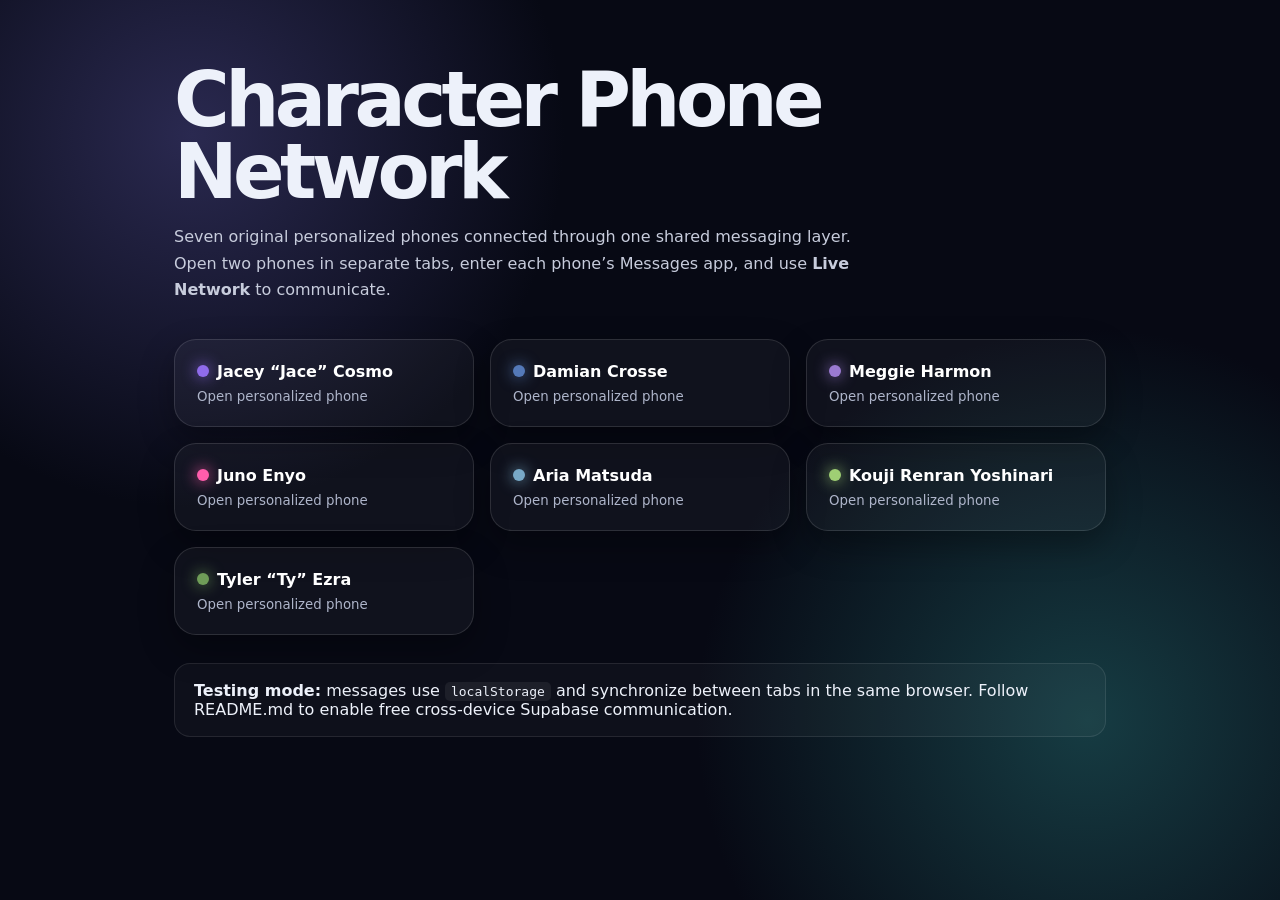
==== index.html @ a6701ab4 "Add files via upload" ====
<!doctype html>
<html lang="en">
<head>
<meta charset="utf-8">
<meta name="viewport" content="width=device-width,initial-scale=1">
<title>Character Phone Network</title>
<style>
*{box-sizing:border-box}body{margin:0;min-height:100vh;font-family:Inter,system-ui,sans-serif;color:#edf1fa;background:radial-gradient(circle at 15% 15%,#2a2950,transparent 28%),radial-gradient(circle at 85% 80%,#163c43,transparent 30%),#070914}
main{max-width:980px;margin:auto;padding:64px 24px}h1{font-size:clamp(38px,8vw,76px);letter-spacing:-.06em;line-height:.95;margin:0}p{max-width:680px;line-height:1.65;color:#c7ccdc}.grid{display:grid;grid-template-columns:repeat(auto-fit,minmax(230px,1fr));gap:16px;margin-top:35px}
a{display:block;text-decoration:none;color:white;padding:22px;border:1px solid #ffffff1f;border-radius:22px;background:#ffffff0a;transition:.2s;box-shadow:0 14px 35px #0005}a:hover{transform:translateY(-4px);background:#ffffff12}
.dot{width:12px;height:12px;border-radius:50%;display:inline-block;margin-right:8px;background:var(--accent);box-shadow:0 0 15px var(--accent)}small{display:block;margin-top:8px;color:#aeb5ca}code{background:#ffffff10;padding:2px 6px;border-radius:5px}
.notice{margin-top:28px;padding:17px 19px;border:1px solid #ffffff18;border-radius:16px;background:#ffffff08}
</style>
</head><body><main>
<h1>Character Phone Network</h1>
<p>Seven original personalized phones connected through one shared messaging layer. Open two phones in separate tabs, enter each phone’s Messages app, and use <b>Live Network</b> to communicate.</p>
<div class="grid">
<a href="phones/jace.html" target="_blank" style="--accent:#8f6bea"><b><span class="dot"></span>Jacey “Jace” Cosmo</b><small>Open personalized phone</small></a><a href="phones/damian.html" target="_blank" style="--accent:#5479b8"><b><span class="dot"></span>Damian Crosse</b><small>Open personalized phone</small></a><a href="phones/meggie.html" target="_blank" style="--accent:#9a7ad1"><b><span class="dot"></span>Meggie Harmon</b><small>Open personalized phone</small></a><a href="phones/juno.html" target="_blank" style="--accent:#ff5dac"><b><span class="dot"></span>Juno Enyo</b><small>Open personalized phone</small></a><a href="phones/aria.html" target="_blank" style="--accent:#78a9c7"><b><span class="dot"></span>Aria Matsuda</b><small>Open personalized phone</small></a><a href="phones/kouji.html" target="_blank" style="--accent:#9fcf74"><b><span class="dot"></span>Kouji Renran Yoshinari</b><small>Open personalized phone</small></a><a href="phones/tyler.html" target="_blank" style="--accent:#6f9d58"><b><span class="dot"></span>Tyler “Ty” Ezra</b><small>Open personalized phone</small></a>
</div>
<div class="notice"><b>Testing mode:</b> messages use <code>localStorage</code> and synchronize between tabs in the same browser. Follow README.md to enable free cross-device Supabase communication.</div>
</main></body></html>
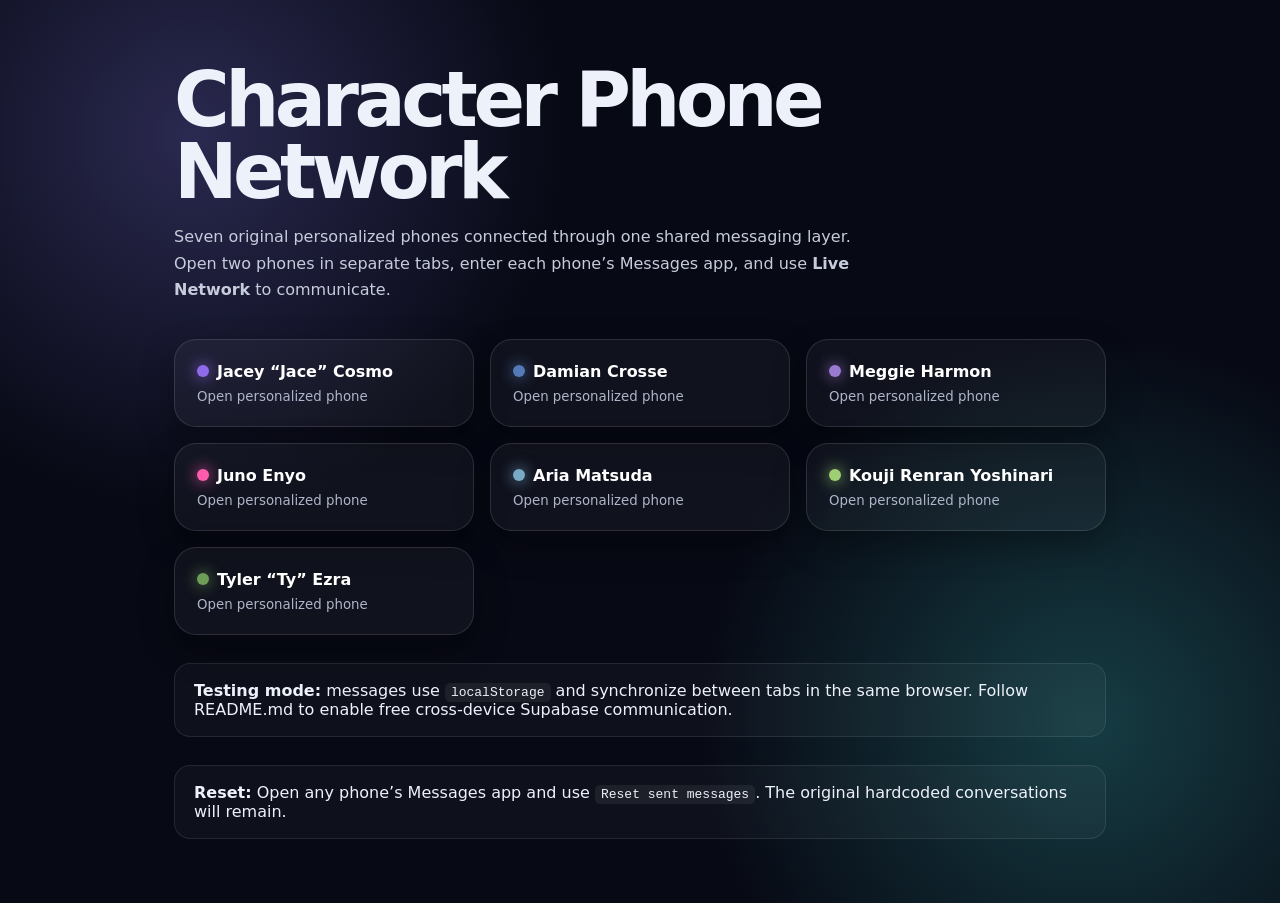
==== commit 86b46b71: "character_phone_network_v2_native" ====
--- a/index.html
+++ b/index.html
@@ -18,4 +18,4 @@
 <a href="phones/jace.html" target="_blank" style="--accent:#8f6bea"><b><span class="dot"></span>Jacey “Jace” Cosmo</b><small>Open personalized phone</small></a><a href="phones/damian.html" target="_blank" style="--accent:#5479b8"><b><span class="dot"></span>Damian Crosse</b><small>Open personalized phone</small></a><a href="phones/meggie.html" target="_blank" style="--accent:#9a7ad1"><b><span class="dot"></span>Meggie Harmon</b><small>Open personalized phone</small></a><a href="phones/juno.html" target="_blank" style="--accent:#ff5dac"><b><span class="dot"></span>Juno Enyo</b><small>Open personalized phone</small></a><a href="phones/aria.html" target="_blank" style="--accent:#78a9c7"><b><span class="dot"></span>Aria Matsuda</b><small>Open personalized phone</small></a><a href="phones/kouji.html" target="_blank" style="--accent:#9fcf74"><b><span class="dot"></span>Kouji Renran Yoshinari</b><small>Open personalized phone</small></a><a href="phones/tyler.html" target="_blank" style="--accent:#6f9d58"><b><span class="dot"></span>Tyler “Ty” Ezra</b><small>Open personalized phone</small></a>
 </div>
 <div class="notice"><b>Testing mode:</b> messages use <code>localStorage</code> and synchronize between tabs in the same browser. Follow README.md to enable free cross-device Supabase communication.</div>
-</main></body></html>+<div class="notice"><b>Reset:</b> Open any phone’s Messages app and use <code>Reset sent messages</code>. The original hardcoded conversations will remain.</div></main></body></html>
